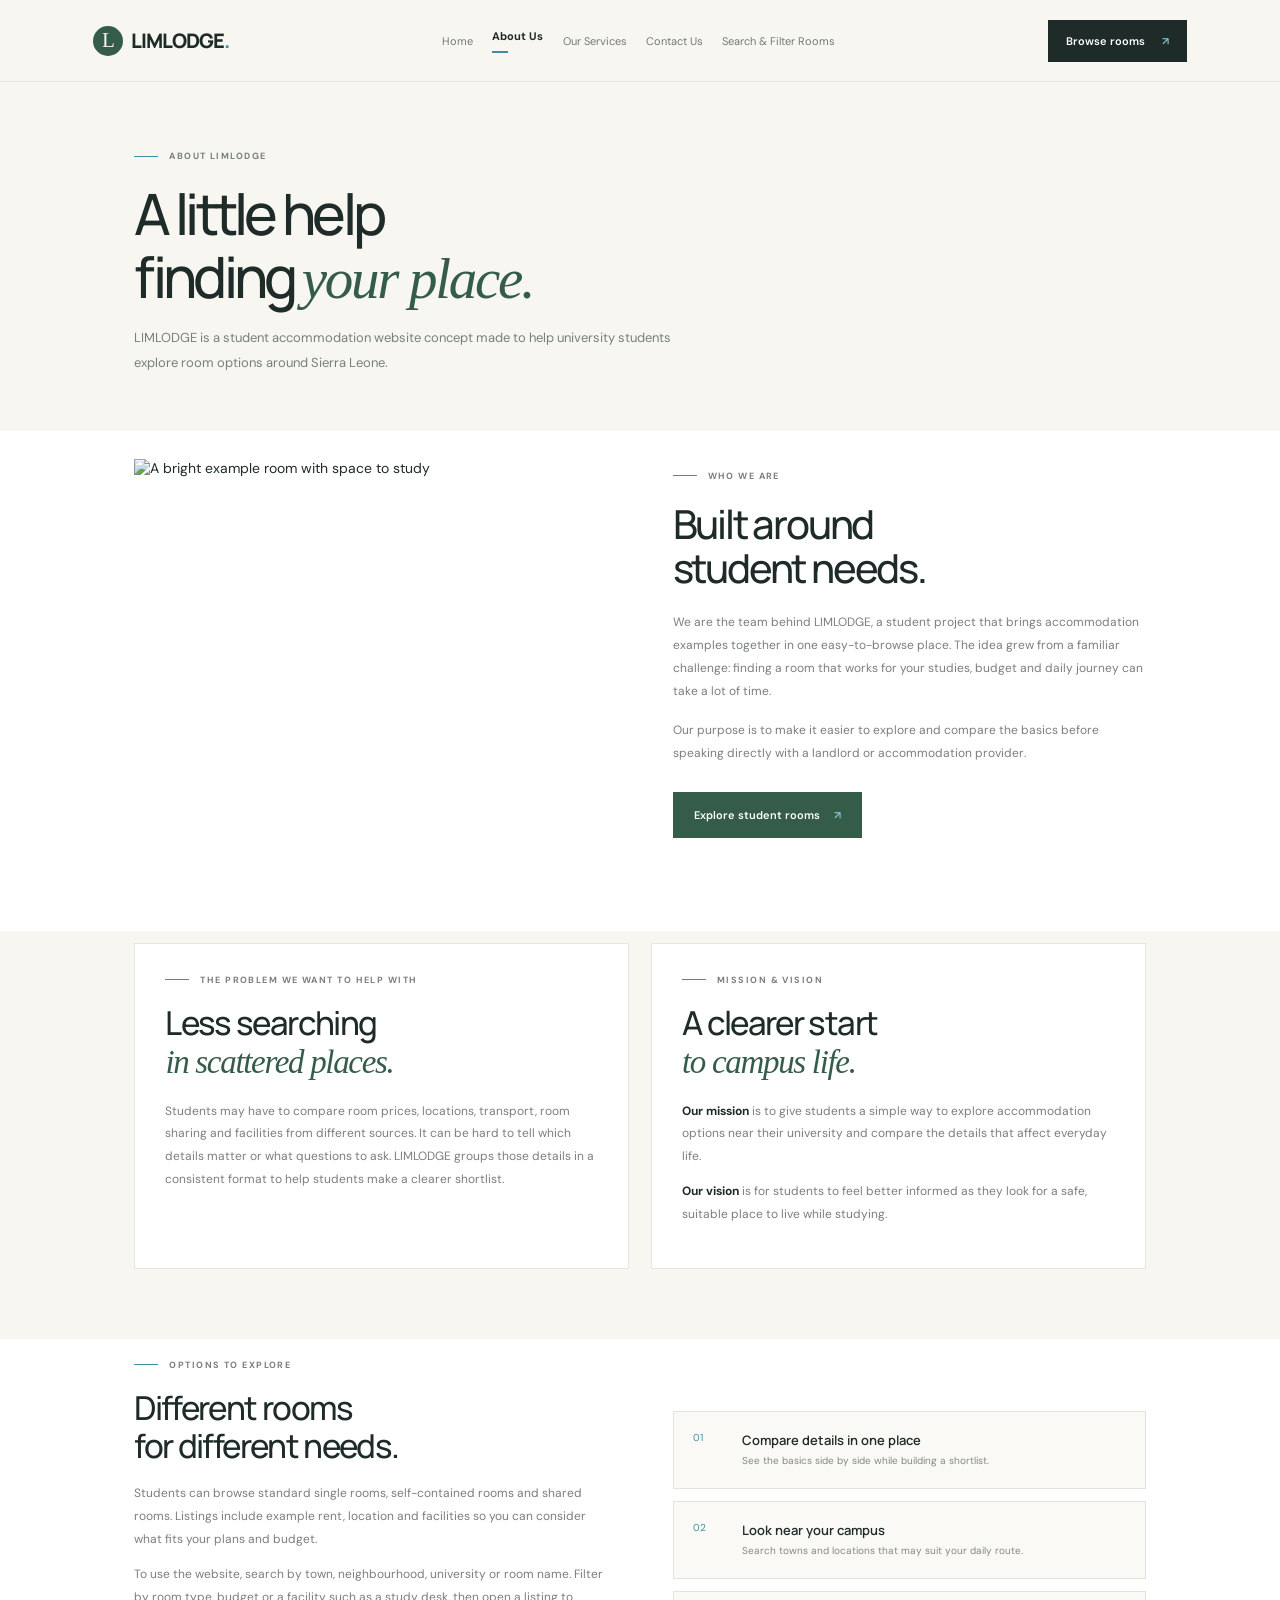
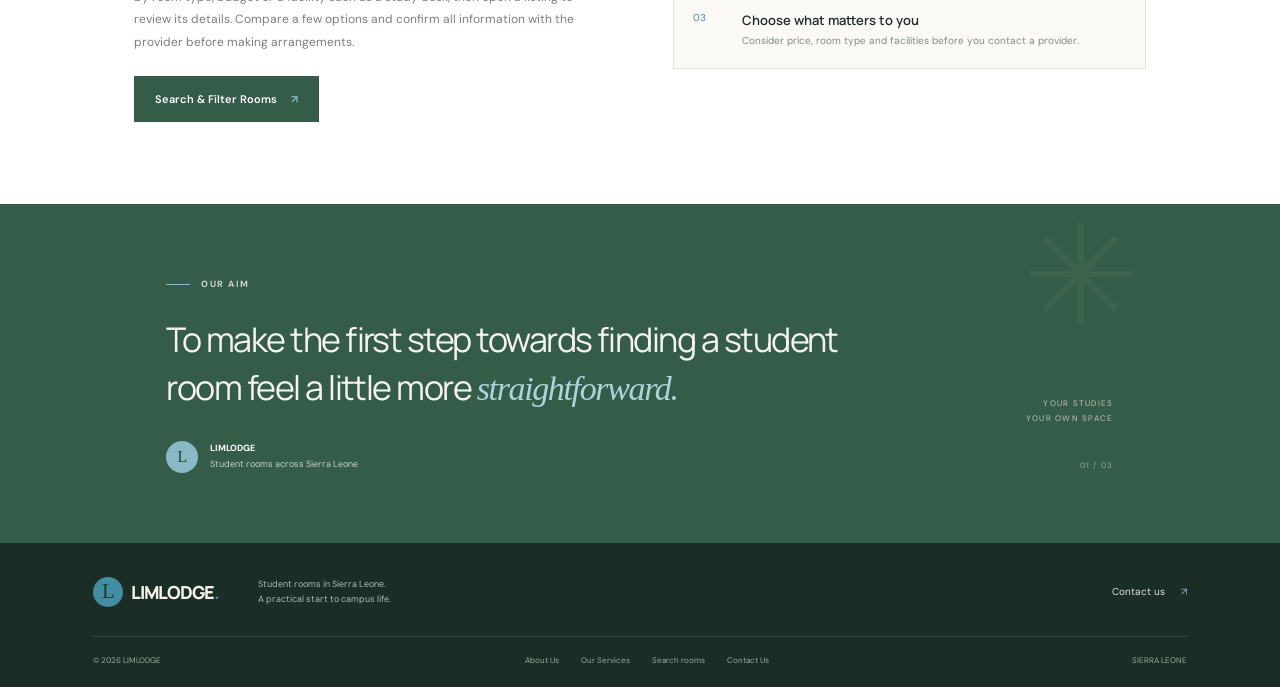
==== about.html @ a99ec828 "Add five-page LIMLODGE website" ====
<!doctype html>
<html lang="en">
<head><meta charset="utf-8"><meta name="viewport" content="width=device-width, initial-scale=1"><meta name="theme-color" content="#f7f6f1"><meta name="description" content="Learn about LIMLODGE and our aim to make student room searches easier in Sierra Leone."><title>About Us | LIMLODGE Student Rooms</title><link rel="preconnect" href="https://fonts.googleapis.com"><link rel="preconnect" href="https://fonts.gstatic.com" crossorigin><link href="https://fonts.googleapis.com/css2?family=DM+Sans:wght@400;500;600;700&family=Manrope:wght@400;500;600;700;800&display=swap" rel="stylesheet"><link rel="stylesheet" href="styles.css"></head>
<body data-page="about">
<header class="site-header"><a class="brand" href="index.html" aria-label="LIMLODGE home"><span class="brand-mark">L</span> LIMLODGE<span class="brand-dot">.</span></a><button class="menu-toggle" aria-label="Open menu" aria-expanded="false"><span></span><span></span></button><nav class="main-nav" aria-label="Main navigation"><a class="nav-link" href="index.html">Home</a><a class="nav-link" href="about.html">About Us</a><a class="nav-link" href="services.html">Our Services</a><a class="nav-link" href="contact.html">Contact Us</a><a class="nav-link" href="rooms.html">Search &amp; Filter Rooms</a><a class="nav-mobile-cta" href="rooms.html">Browse rooms <span>↗</span></a></nav><a class="header-cta" href="rooms.html">Browse rooms <span>↗</span></a></header>
<main class="content-page"><section class="page-intro"><div class="eyebrow"><span class="eyebrow-line"></span> ABOUT LIMLODGE</div><h1>A little help<br>finding <em>your place.</em></h1><p>LIMLODGE is a student accommodation website concept made to help university students explore room options around Sierra Leone.</p></section><section class="about-feature"><img src="https://images.unsplash.com/photo-1616486338812-3dadae4b4ace?auto=format&amp;fit=crop&amp;w=1200&amp;q=85" alt="A bright example room with space to study"><div><div class="eyebrow"><span class="eyebrow-line"></span> WHO WE ARE</div><h2>Built around<br>student needs.</h2><p>We are the team behind LIMLODGE, a student project that brings accommodation examples together in one easy-to-browse place. The idea grew from a familiar challenge: finding a room that works for your studies, budget and daily journey can take a lot of time.</p><p>Our purpose is to make it easier to explore and compare the basics before speaking directly with a landlord or accommodation provider.</p><a class="button button-dark" href="rooms.html">Explore student rooms <span>↗</span></a></div></section><section class="about-details"><div class="about-detail-card"><div class="eyebrow"><span class="eyebrow-line"></span> THE PROBLEM WE WANT TO HELP WITH</div><h2>Less searching<br><em>in scattered places.</em></h2><p>Students may have to compare room prices, locations, transport, room sharing and facilities from different sources. It can be hard to tell which details matter or what questions to ask. LIMLODGE groups those details in a consistent format to help students make a clearer shortlist.</p></div><div class="about-detail-card about-mission"><div class="eyebrow"><span class="eyebrow-line"></span> MISSION &amp; VISION</div><h2>A clearer start<br><em>to campus life.</em></h2><p><b>Our mission</b> is to give students a simple way to explore accommodation options near their university and compare the details that affect everyday life.</p><p><b>Our vision</b> is for students to feel better informed as they look for a safe, suitable place to live while studying.</p></div></section><section class="about-types"><div><div class="eyebrow"><span class="eyebrow-line"></span> OPTIONS TO EXPLORE</div><h2>Different rooms<br>for different needs.</h2><p>Students can browse standard single rooms, self-contained rooms and shared rooms. Listings include example rent, location and facilities so you can consider what fits your plans and budget.</p><p>To use the website, search by town, neighbourhood, university or room name. Filter by room type, budget or a facility such as a study desk, then open a listing to review its details. Compare a few options and confirm all information with the provider before making arrangements.</p><a class="button button-dark" href="rooms.html">Search &amp; Filter Rooms <span>↗</span></a></div><div class="about-benefits"><article><span>01</span><b>Compare details in one place</b><p>See the basics side by side while building a shortlist.</p></article><article><span>02</span><b>Look near your campus</b><p>Search towns and locations that may suit your daily route.</p></article><article><span>03</span><b>Choose what matters to you</b><p>Consider price, room type and facilities before you contact a provider.</p></article></div></section><section class="quote-band about-quote"><div class="quote-pattern" aria-hidden="true">✳</div><div class="quote-content"><div class="eyebrow eyebrow-light"><span class="eyebrow-line"></span> OUR AIM</div><blockquote>To make the first step towards finding a student room feel a little more <em>straightforward.</em></blockquote><div class="quote-byline"><span class="quote-avatar">L</span><span><b>LIMLODGE</b><br>Student rooms across Sierra Leone</span></div></div><div class="quote-side"><span>YOUR STUDIES<br>YOUR OWN SPACE</span><span class="side-number">01 / 03</span></div></section></main>
<footer><div class="footer-top"><a class="brand brand-footer" href="index.html"><span class="brand-mark">L</span> LIMLODGE<span class="brand-dot">.</span></a><p>Student rooms in Sierra Leone.<br>A practical start to campus life.</p><a class="footer-contact" href="contact.html">Contact us <span>↗</span></a></div><div class="footer-bottom"><span>© 2026 LIMLODGE</span><div><a href="about.html">About Us</a><a href="services.html">Our Services</a><a href="rooms.html">Search rooms</a><a href="contact.html">Contact Us</a></div><span>SIERRA LEONE</span></div></footer><div class="toast" id="toast" role="status" aria-live="polite"></div><script src="script.js"></script></body></html>
---- styles.css ----
:root{--paper:#f7f6f1;--ink:#1e2b28;--muted:#727a73;--line:#dcded6;--green:#355c48;--soft:#e8ece3;--blue:#438da3;--serif:Georgia,'Times New Roman',serif;--sans:'DM Sans',sans-serif;--head:'Manrope','DM Sans',sans-serif}*{box-sizing:border-box}html{scroll-behavior:smooth}body{margin:0;background:var(--paper);color:var(--ink);font-family:var(--sans);font-size:14px}a{color:inherit;text-decoration:none}button,input,select{font:inherit}.site-header{height:82px;display:flex;align-items:center;justify-content:space-between;padding:0 7.3%;border-bottom:1px solid #1e2b2814;position:relative;z-index:5;background:var(--paper)}.brand{display:inline-flex;align-items:center;font-family:var(--head);font-weight:800;font-size:20px;letter-spacing:-1px}.brand-mark{display:inline-grid;place-items:center;width:30px;height:30px;margin-right:8px;border-radius:50%;background:var(--green);color:#f6f5ef;font-family:var(--serif);font-size:21px;font-weight:400;letter-spacing:0}.brand-dot{color:var(--blue)}.main-nav{display:flex;gap:36px;align-items:center}.nav-link{font-size:12px;color:#737a73}.nav-link:hover,.nav-link.active{color:var(--ink)}.nav-link.active:after{content:'';display:block;margin-top:8px;background:var(--blue);height:2px;width:16px}.header-cta,.nav-mobile-cta{background:var(--ink);color:white;padding:14px 18px;font-size:11px;font-weight:600}.header-cta span,.button span{margin-left:14px;color:#88c0cf}.nav-mobile-cta,.menu-toggle{display:none}.hero{position:relative;min-height:575px;display:grid;grid-template-columns:49% 51%;padding:70px 7.3% 92px;overflow:hidden}.hero-copy{padding-top:33px}.eyebrow{display:flex;align-items:center;gap:11px;font-size:9px;font-weight:700;letter-spacing:.16em;color:#788078}.eyebrow-line{width:24px;height:1px;background:var(--blue)}h1,h2{font-family:var(--head);font-size:57px;letter-spacing:-.065em;line-height:1.1;font-weight:500;margin:26px 0 20px}h1 em,h2 em,blockquote em{font-family:var(--serif);font-weight:400;letter-spacing:-.04em;color:var(--green)}.hero-copy>p{color:#788078;font-size:14px;line-height:1.9;max-width:410px}.hero-actions{display:flex;align-items:center;gap:25px;margin-top:32px}.button{display:inline-flex;align-items:center;justify-content:center;padding:16px 21px;font-size:11px;font-weight:600;border:0;cursor:pointer;transition:transform .2s}.button:hover{transform:translateY(-2px)}.button-dark{background:var(--green);color:white}.trusted{display:flex;align-items:center;gap:10px;color:#81867f;font-size:10px}.trusted b{color:var(--ink)}.hero-local{display:grid;place-items:center;width:28px;height:28px;border:1px solid #438da366;border-radius:50%;font-size:9px;font-weight:700;color:var(--green)}.hero-art{position:relative;margin-left:29px}.hero-image{position:absolute;inset:0 0 22px 23px;overflow:hidden}.hero-image:after{position:absolute;content:'';inset:0;background:linear-gradient(0deg,#0f1f1933,transparent 35%)}.hero-image img{width:100%;height:100%;object-fit:cover;object-position:center 54%;filter:saturate(.78)}.image-label{position:absolute;z-index:1;bottom:43px;left:46px;right:20px;color:white;font-size:8px;letter-spacing:.13em;font-weight:600;display:flex;align-items:center;gap:8px}.label-dot{width:5px;height:5px;border-radius:50%;background:#88c0cf}.label-number{margin-left:auto;opacity:.8}.floating-note{position:absolute;z-index:2;right:-22px;top:42px;display:flex;align-items:center;gap:13px;background:#f6f5ef;padding:15px 20px;box-shadow:0 8px 25px #253d3222;font-size:10px;line-height:1.8;color:#727971}.floating-note b{color:var(--ink);font-weight:600}.note-icon{font-size:23px;color:var(--blue)}.hero-scribble{position:absolute;bottom:25px;left:-12px;color:#8ab9c6;font-family:var(--serif);font-size:80px;transform:rotate(-25deg)}.hero-bottom{position:absolute;bottom:27px;left:7.3%;right:7.3%;display:flex;align-items:center;gap:14px;color:#92978f;font-size:8px;letter-spacing:.12em}.scroll-line{width:48px;height:1px;background:#cdd0c8}.hero-coordinates{margin-left:auto}.search-section{padding:0 10.5% 76px;margin-top:-9px;position:relative;z-index:2}.search-bar{min-height:92px;background:white;display:flex;align-items:center;padding:15px 14px 15px 23px;box-shadow:0 16px 40px #33483a0b}.search-field{display:flex;align-items:center;gap:12px;flex:1;min-width:0}.field-icon{color:var(--green);font-size:20px;width:22px;text-align:center}.field-text{display:flex;flex-direction:column;gap:7px;min-width:0}.field-caption{font-size:8px;letter-spacing:.14em;font-weight:700;color:#889088}.field-text input,.field-text select{border:0;outline:0;color:var(--ink);background:transparent;font-size:11px;width:100%;min-width:100px}.field-text input::placeholder{color:#8a9089}.field-text select{appearance:none}.field-chevron{font-size:15px;color:#9aa097;padding:0 12px}.search-divider{width:1px;height:39px;background:#e8e9e4;margin:0 18px}.search-submit{height:58px;background:var(--green);color:white;border:0;padding:0 18px;display:flex;align-items:center;gap:20px;font-size:10px;cursor:pointer}.search-submit b{color:#88c0cf;font-size:17px;font-weight:400}.search-helper{display:flex;justify-content:space-between;padding:14px 4px 0;color:#92978f;font-size:9px}.search-helper a{color:var(--green);font-weight:600}.tiny-spark{color:var(--blue);margin-right:5px}.homes-section{padding:61px 10.5% 91px;background:#fff}.section-heading{display:flex;justify-content:space-between;align-items:end;margin-bottom:39px}.section-heading h2,.how-heading h2{font-size:46px;margin:19px 0 0}.section-heading>p{max-width:320px;color:#7e857e;line-height:1.8;font-size:12px;padding-bottom:5px}.listing-toolbar{display:flex;align-items:center;justify-content:space-between;border-bottom:1px solid #e7e9e3;margin-bottom:25px}.listing-tabs{display:flex;gap:29px}.filter-button{border:0;background:none;color:#8a9089;font-size:10px;padding:0 0 15px;cursor:pointer}.filter-button.selected{color:var(--ink);font-weight:700;border-bottom:2px solid var(--blue)}.filter-button span{font-size:8px;color:#9da39a;margin-left:5px}.sort-button{padding:0 0 15px;border:0;background:none;font-size:9px;color:#8a9089;cursor:pointer}.sort-button span{color:var(--ink);margin-left:8px}.listing-grid{display:grid;grid-template-columns:repeat(3,1fr);gap:35px 19px}.listing-card{cursor:pointer;min-width:0}.listing-photo{height:213px;position:relative;overflow:hidden;background:#e9e9e2}.listing-photo img{width:100%;height:100%;display:block;object-fit:cover;transition:transform .5s;filter:saturate(.83)}.listing-card:hover .listing-photo img{transform:scale(1.04)}.listing-tag{position:absolute;left:12px;top:12px;background:var(--paper);padding:7px 9px;font-size:8px;color:#56695a;letter-spacing:.05em}.save-button{position:absolute;right:11px;top:10px;border:0;width:29px;height:29px;border-radius:50%;background:#f7f6f1e8;color:#516254;font-size:16px;cursor:pointer}.save-button.saved{color:#438da3}.listing-info{padding:14px 1px 0}.listing-topline{display:flex;align-items:center;justify-content:space-between;gap:8px}.listing-name{font-family:var(--head);font-size:14px;letter-spacing:-.03em;font-weight:600}.listing-rating{font-size:8px;color:#60746a;white-space:nowrap}.listing-location{font-size:9px;color:#939990;margin-top:6px}.listing-meta{display:flex;gap:15px;margin-top:13px;color:#828a81;font-size:9px}.listing-meta span:before{margin-right:5px;color:var(--green)}.listing-meta span:first-child:before{content:'⌂'}.listing-meta span:nth-child(2):before{content:'◷'}.listing-price{margin-top:14px;padding-top:11px;border-top:1px solid #eceee8;font-size:9px;color:#868d85}.listing-price b{color:var(--ink);font-family:var(--head);font-size:14px;letter-spacing:-.02em}.listing-price span{float:right;color:#90978e}.empty-state{grid-column:1/-1;padding:50px;text-align:center;color:#747d75;background:var(--paper);line-height:2}.load-more-wrap{text-align:center;padding-top:48px}.button-outline{border:1px solid #bac2b8;background:white;color:var(--ink);padding:15px 20px}.button-outline span{color:var(--green)}.load-more-wrap p{margin-top:15px;color:#9a9f98;font-size:9px}.load-more-wrap p b{color:#47564a}.quote-band{position:relative;display:grid;grid-template-columns:1fr 130px;background:var(--green);color:#f4f3ed;padding:74px 13% 70px;overflow:hidden}.quote-content{max-width:720px;position:relative;z-index:1}.eyebrow-light{color:#d1d9d0}.eyebrow-light .eyebrow-line{background:#88c0cf}blockquote{font-family:var(--head);font-size:34px;line-height:1.42;letter-spacing:-.045em;font-weight:400;margin:25px 0 27px;max-width:720px}blockquote em{color:#add4dc}.quote-byline{display:flex;align-items:center;gap:12px;font-size:9px;color:#c7d1c7;line-height:1.7}.quote-byline b{color:white}.quote-avatar{width:32px;height:32px;border-radius:50%;background:#8ab9c6;color:#244332;display:grid;place-items:center;font-family:var(--serif);font-size:16px}.quote-side{align-self:end;justify-self:end;color:#bccabb;font-size:8px;letter-spacing:.16em;line-height:1.8;text-align:right}.side-number{display:block;margin-top:33px;opacity:.7}.quote-pattern{position:absolute;right:11%;top:3px;font-size:140px;color:#ffffff0b;line-height:1}.how-section{padding:85px 10.5% 82px}.how-heading{display:flex;align-items:end;justify-content:space-between;margin-bottom:39px}.how-heading>p{max-width:320px;color:#7f877f;font-size:12px;line-height:1.8}.steps{display:grid;grid-template-columns:repeat(3,1fr);gap:18px}.step-card{position:relative;min-height:194px;padding:20px 23px 25px;border:1px solid #e1e4dc;background:#f9f8f4}.step-num{font-size:9px;color:#a0a59b}.step-illustration{position:absolute;right:22px;top:16px;font-family:var(--serif);font-size:38px;color:var(--blue)}.step-card h3{font-family:var(--head);font-size:15px;font-weight:600;letter-spacing:-.03em;margin:39px 0 8px}.step-card p{font-size:10px;color:#848c83;line-height:1.7;max-width:230px}.step-line{position:absolute;bottom:0;left:0;width:37px;height:2px;background:var(--blue)}.how-note{text-align:center;color:#768076;font-size:10px;margin-top:29px}.how-note span{color:var(--blue);margin-right:6px}.newsletter{background:#253c32;color:#f6f4ed;padding:58px 10.5%;display:flex;align-items:center;justify-content:space-between;gap:45px}.newsletter h2{font-size:36px;line-height:1.2;margin:19px 0 13px}.newsletter h2 em{color:#add4dc}.newsletter p{font-size:10px;color:#c1cdc2}.newsletter-form{width:330px}.newsletter-form label{font-size:8px;letter-spacing:.16em;color:#c4cec5}.email-row{display:flex;border-bottom:1px solid #8a9a8c;margin-top:12px}.email-row input{flex:1;min-width:0;background:none;border:0;padding:12px 0;color:white;outline:0;font-size:11px}.email-row input::placeholder{color:#b0bcb1}.email-row button{width:38px;border:0;background:none;color:#88c0cf;font-size:18px;cursor:pointer}.newsletter-form>span{display:block;color:#a5b2a7;font-size:8px;margin-top:12px}footer{padding:34px 7.3% 22px;background:#1b2e26;color:#dfe5dc}.footer-top{display:flex;align-items:center;padding-bottom:29px;border-bottom:1px solid #ffffff20}.brand-footer{font-size:18px;color:#f5f3ec}.brand-footer .brand-mark{background:#438da3;color:#20382d}.footer-top p{font-size:9px;line-height:1.7;color:#aebcaf;margin:0 0 0 39px}.footer-contact{margin-left:auto;font-size:10px}.footer-contact span{color:#88c0cf;margin-left:13px}.footer-bottom{display:flex;justify-content:space-between;align-items:center;padding-top:18px;color:#99aa9c;font-size:8px}.footer-bottom div{display:flex;gap:22px}.footer-bottom a:hover{color:#fff}.home-dialog{position:fixed;width:min(780px,calc(100% - 32px));border:0;padding:0;background:var(--paper);color:var(--ink);box-shadow:0 25px 90px #14271c55}.home-dialog::backdrop{background:#1a2d24aa;backdrop-filter:blur(2px)}.dialog-close{position:absolute;z-index:1;right:13px;top:12px;border:0;background:#fff;border-radius:50%;width:34px;height:34px;font-size:22px;cursor:pointer}.dialog-layout{display:grid;grid-template-columns:1fr 1fr}.dialog-image{width:100%;height:100%;min-height:390px;object-fit:cover}.dialog-details{padding:38px 29px}.dialog-details .listing-name{font-size:22px;margin:14px 0}.dialog-details p{font-size:12px;line-height:1.8;color:#798177}.dialog-details ul{padding-left:17px;color:#69756b;font-size:11px;line-height:2}.dialog-details .sample-note{padding:10px;background:#e8ece3;font-size:10px}.dialog-contact{margin-top:8px;background:var(--green);color:white;padding:14px 17px;font-size:10px;border:0;cursor:pointer}.toast{position:fixed;bottom:20px;left:50%;transform:translate(-50%,25px);padding:12px 18px;background:var(--ink);color:white;font-size:10px;opacity:0;pointer-events:none;transition:.25s;z-index:20}.toast.show{opacity:1;transform:translate(-50%,0)}
@media(max-width:1000px){.site-header{padding:0 5%}.hero{padding-left:5%;padding-right:5%;grid-template-columns:48% 52%}.hero-bottom{left:5%;right:5%}.hero-art{margin-left:18px}.search-section,.homes-section,.how-section{padding-left:6%;padding-right:6%}.listing-photo{height:180px}.quote-band{padding-left:9%;padding-right:9%}.newsletter{padding-left:7%;padding-right:7%}}
@media(max-width:720px){.site-header{height:68px;padding:0 5%}.brand{font-size:18px}.brand-mark{width:27px;height:27px}.header-cta{display:none}.menu-toggle{display:flex;flex-direction:column;gap:5px;border:0;background:none;padding:10px}.menu-toggle span{width:21px;height:1px;background:var(--ink)}.main-nav{display:none;position:absolute;top:68px;left:0;right:0;background:var(--paper);padding:15px 6% 24px;box-shadow:0 12px 20px #22372b14;align-items:stretch;gap:0}.main-nav.open{display:flex;flex-direction:column}.nav-link{padding:13px 0;border-bottom:1px solid #e4e6de}.nav-link.active:after{display:none}.nav-mobile-cta{display:block;margin-top:17px}.hero{display:block;padding:44px 6% 69px;min-height:unset}.hero-copy{padding-top:0}.hero h1{font-size:45px;margin-top:21px}.hero-copy>p{font-size:12px;max-width:370px}.hero-actions{margin-top:24px;gap:15px}.trusted{font-size:8px}.hero-art{height:300px;margin:34px 0 0 10px}.hero-image{inset:0 0 13px 0}.image-label{left:18px;bottom:28px}.floating-note{top:18px;right:-9px;padding:11px 13px;font-size:9px}.hero-scribble{bottom:8px;left:-22px;font-size:60px}.hero-bottom{bottom:20px;left:6%;right:6%;font-size:7px}.hero-coordinates{display:none}.search-section{padding:0 6% 49px;margin-top:0}.search-bar{display:grid;grid-template-columns:1fr 1fr;gap:14px;padding:17px}.search-divider{display:none}.search-field{gap:7px}.field-chevron{padding:0 3px}.search-submit{grid-column:1/-1;height:46px;justify-content:space-between;padding:0 15px}.search-helper{font-size:8px;gap:16px;line-height:1.6}.search-helper>span:last-child{text-align:right}.homes-section{padding:49px 6% 62px}.section-heading{display:block;margin-bottom:26px}.section-heading h2,.how-heading h2{font-size:37px}.section-heading>p{font-size:11px;margin-top:17px}.listing-toolbar{align-items:end;overflow:auto}.listing-tabs{gap:20px;white-space:nowrap}.sort-button{white-space:nowrap;margin-left:16px}.listing-grid{grid-template-columns:repeat(2,minmax(0,1fr));gap:26px 13px}.listing-photo{height:150px}.listing-name{font-size:12px}.listing-meta{gap:9px;font-size:8px}.listing-price b{font-size:12px}.listing-price span{font-size:8px}.quote-band{display:block;padding:54px 7%}.quote-content{max-width:100%}blockquote{font-size:26px}.quote-side{display:flex;justify-content:space-between;align-items:end;margin-top:25px}.side-number{margin:0}.quote-pattern{right:5%;font-size:100px}.how-section{padding:58px 6%}.how-heading{display:block}.how-heading>p{margin-top:16px}.steps{grid-template-columns:1fr;gap:10px}.step-card{min-height:148px}.step-card h3{margin-top:23px}.step-card p{max-width:280px}.newsletter{display:block;padding:48px 7%}.newsletter h2{font-size:30px}.newsletter-form{width:100%;margin-top:28px}.footer-top{align-items:flex-start;flex-wrap:wrap;gap:18px}.footer-top p{margin-left:auto}.footer-contact{width:100%;margin:0}.footer-bottom{gap:14px;align-items:flex-start;flex-wrap:wrap}.footer-bottom div{order:3;width:100%;padding-top:4px}.dialog-layout{grid-template-columns:1fr}.dialog-image{height:210px;min-height:0}.dialog-details{padding:25px}.dialog-details ul{margin-bottom:12px}}
@media(max-width:410px){.hero h1{font-size:40px}.trusted{gap:7px}.search-helper{font-size:7px}.listing-grid{grid-template-columns:1fr}.listing-photo{height:210px}.listing-meta{font-size:9px}.listing-name{font-size:14px}}
/* Page sections added to match the assignment navigation. */
.main-nav{gap:clamp(12px,1.5vw,22px)}
.nav-link{white-space:nowrap;font-size:11px}
.search-eyebrow{margin:0 0 14px 4px}
.contact-section{display:grid;grid-template-columns:1fr 1fr;gap:70px;padding:78px 10.5%;background:#fff}
.contact-copy h2{font-size:42px;margin:20px 0 15px}
.contact-copy>p{max-width:350px;color:#7e857e;line-height:1.8;font-size:12px}
.contact-form{display:grid;gap:10px;align-content:start}
.contact-form label{font-size:8px;letter-spacing:.14em;font-weight:700;color:#788078;margin-top:7px}
.contact-form input,.contact-form textarea{width:100%;border:1px solid var(--line);background:var(--paper);padding:12px;color:var(--ink);font:inherit;font-size:11px;outline-color:var(--blue)}
.contact-form textarea{resize:vertical;min-height:105px}
.contact-form .button{justify-self:start;margin-top:8px}
.contact-note{font-size:9px;color:#858c84;line-height:1.6;margin:2px 0 0}
@media(max-width:1000px){.contact-section{padding-left:6%;padding-right:6%;gap:38px}.main-nav{gap:12px}.nav-link{font-size:10px}}
@media(max-width:720px){.contact-section{grid-template-columns:1fr;gap:24px;padding:55px 7%}.contact-copy h2{font-size:37px}.main-nav{gap:0}.nav-link{font-size:12px}}

/* Shared page layouts for the five LIMLODGE pages. */
.nav-link.active{color:var(--ink);font-weight:700}
.page-intro{padding:68px 10.5% 42px}
.page-intro h1{margin:20px 0 16px}
.page-intro>p{max-width:560px;color:#788078;font-size:13px;line-height:1.9}
.featured-section{padding-top:62px}
.featured-section .listing-grid{grid-template-columns:repeat(3,minmax(0,1fr))}
.content-page{min-height:55vh}
.about-feature{display:grid;grid-template-columns:1fr 1fr;align-items:center;gap:65px;padding:28px 10.5% 82px;background:white}
.about-feature>img{width:100%;height:390px;object-fit:cover;filter:saturate(.82)}
.about-feature h2,.service-detail h2{font-family:var(--head);font-size:40px;letter-spacing:-.055em;line-height:1.12;font-weight:500;margin:20px 0}
.about-feature p,.service-detail p{color:#788078;font-size:12px;line-height:1.9;max-width:510px;margin-bottom:17px}
.about-feature .button{margin-top:10px}
.about-quote{margin-top:0}
.service-page-section{padding:15px 10.5% 70px}
.service-page-section .steps{gap:20px}
.service-page-section .step-card{min-height:215px}
.service-detail{display:grid;grid-template-columns:150px 1fr;align-items:center;gap:45px;padding:65px 13%;background:#fff}
.service-detail-mark{display:grid;place-items:center;width:120px;height:120px;border-radius:50%;background:var(--soft);color:var(--green);font:44px var(--serif)}
.contact-page-layout{display:grid;grid-template-columns:.8fr 1.2fr;gap:85px;padding:28px 10.5% 88px;background:white}
.contact-details{padding-top:10px}
.contact-details article{display:flex;gap:16px;align-items:center;padding:20px 0;border-bottom:1px solid var(--line)}
.contact-icon{display:grid;place-items:center;width:40px;height:40px;border-radius:50%;background:var(--soft);color:var(--green);font-size:19px}
.contact-details h2{font:600 14px var(--head);margin:0 0 5px}
.contact-details p{color:#788078;font-size:11px;margin:0}
.contact-details a{text-decoration:underline;text-underline-offset:3px}
.contact-details>.contact-note{margin-top:18px}
.rooms-page .page-intro{padding-bottom:28px}
.room-search-wrap{padding:20px 10.5% 48px}
.room-search-form{display:grid;grid-template-columns:repeat(5,minmax(0,1fr)) auto;align-items:end;gap:12px;background:white;padding:20px;box-shadow:0 16px 40px #33483a0b}
.room-search-form label{display:flex;flex-direction:column;gap:8px;min-width:0}
.room-search-form label span{font-size:8px;letter-spacing:.12em;font-weight:700;color:#788078}
.room-search-form input,.room-search-form select{width:100%;min-width:0;height:43px;padding:0 10px;border:1px solid #e4e6df;background:#fbfaf7;color:var(--ink);font-size:11px;outline-color:var(--blue)}
.room-search-form .search-submit{height:43px;white-space:nowrap;padding:0 13px;gap:10px}
.room-search-wrap .search-helper{padding:13px 2px 0}
.room-results{padding-top:56px}
.home-search{max-width:500px;margin-top:22px;padding:15px;background:#fff;box-shadow:0 12px 30px #33483a0b}
.home-search>label{display:block;margin-bottom:8px;font-size:8px;letter-spacing:.13em;font-weight:700;color:#788078}
.home-search-row{display:flex;gap:8px}
.home-search-row input{flex:1;min-width:0;height:44px;padding:0 11px;border:1px solid #e4e6df;background:#fbfaf7;color:var(--ink);font-size:11px;outline-color:var(--blue)}
.home-search-row .button{padding:12px 13px;white-space:nowrap}
.about-details{display:grid;grid-template-columns:1fr 1fr;gap:22px;padding:12px 10.5% 70px}
.about-detail-card{padding:30px;background:#fff;border:1px solid #e5e7e0}
.about-detail-card h2,.about-types h2{font-family:var(--head);font-size:33px;letter-spacing:-.05em;line-height:1.15;font-weight:500;margin:18px 0}
.about-detail-card p,.about-types>div:first-child p{font-size:12px;color:#788078;line-height:1.9}
.about-detail-card b{color:var(--ink)}
.about-types{display:grid;grid-template-columns:1fr 1fr;align-items:center;gap:65px;padding:20px 10.5% 82px;background:#fff}
.about-types .button{margin-top:10px}
.about-benefits{display:grid;gap:12px}
.about-benefits article{display:grid;grid-template-columns:37px 1fr;gap:4px 12px;padding:19px;border:1px solid #e1e4dc;background:#faf9f5}
.about-benefits article>span{grid-row:span 2;color:var(--blue);font-size:10px}
.about-benefits b{font:600 13px var(--head)}
.about-benefits p{margin:0;color:#828a81;font-size:10px;line-height:1.6}
.services-grid{display:grid;grid-template-columns:repeat(3,minmax(0,1fr));gap:18px;padding:10px 10.5% 62px}
.services-grid .step-card{min-height:205px}
.room-facilities{display:flex;flex-direction:column;gap:5px;margin-top:11px;font-size:9px;color:#778177;line-height:1.55}
.room-facilities b{font:700 8px var(--sans);letter-spacing:.08em;text-transform:uppercase;color:#6d786e}
.provider-note{margin:9px 0 0;font-size:8px;line-height:1.5;color:#828a81}
.view-details{margin-top:12px;padding:10px 12px;font-size:9px}
.contact-form input[type=tel]{width:100%}
.contact-form label span{font-weight:400;letter-spacing:0}
@media(max-width:1200px){.room-search-form{grid-template-columns:repeat(2,minmax(0,1fr))}.room-search-form .search-submit{grid-column:1/-1}}
@media(max-width:1050px){.room-search-form{grid-template-columns:repeat(2,minmax(0,1fr))}.room-search-form .search-submit{grid-column:1/-1}.about-feature{gap:38px}.contact-page-layout{gap:45px}.main-nav{gap:12px}.nav-link{font-size:10px}}
@media(max-width:900px){.site-header{padding:0 5%}.header-cta{display:none}.menu-toggle{display:flex;flex-direction:column;gap:5px;border:0;background:none;padding:10px}.menu-toggle span{width:21px;height:1px;background:var(--ink)}.main-nav{display:none;position:absolute;top:82px;left:0;right:0;background:var(--paper);padding:15px 6% 24px;box-shadow:0 12px 20px #22372b14;align-items:stretch;gap:0}.main-nav.open{display:flex;flex-direction:column}.nav-link{font-size:12px;padding:13px 0;border-bottom:1px solid #e4e6de}.nav-link.active:after{display:none}.nav-mobile-cta{display:block;margin-top:17px}}
@media(max-width:720px){.page-intro{padding:48px 6% 29px}.page-intro h1{font-size:43px}.page-intro>p{font-size:12px}.featured-section{padding-top:48px}.featured-section .listing-grid{grid-template-columns:repeat(2,minmax(0,1fr))}.about-feature{grid-template-columns:1fr;gap:27px;padding:22px 6% 56px}.about-feature>img{height:270px}.about-feature h2,.service-detail h2{font-size:34px}.service-page-section{padding:6px 6% 55px}.service-page-section .step-card{min-height:165px}.service-detail{grid-template-columns:1fr;gap:20px;padding:46px 7%}.service-detail-mark{width:75px;height:75px;font-size:30px}.contact-page-layout{grid-template-columns:1fr;gap:28px;padding:18px 7% 58px}.room-search-wrap{padding:12px 6% 30px}.room-search-form{grid-template-columns:1fr 1fr;gap:12px;padding:15px}.room-search-form .search-submit{grid-column:1/-1}.room-search-wrap .search-helper{font-size:8px}.room-results{padding-top:44px}.about-details{grid-template-columns:1fr;padding:8px 6% 48px}.about-types{grid-template-columns:1fr;gap:28px;padding:10px 6% 56px}.services-grid{grid-template-columns:1fr;padding:5px 6% 44px}.services-grid .step-card{min-height:165px}.home-search-row{flex-direction:column}.home-search-row .button{justify-content:space-between}}
@media(max-width:720px){.main-nav{top:68px}}
@media(max-width:410px){.featured-section .listing-grid{grid-template-columns:1fr}.room-search-form{grid-template-columns:1fr}.room-search-form .search-submit{grid-column:auto}.room-search-wrap .search-helper{display:block}.room-search-wrap .search-helper>span{display:block;text-align:left!important}}
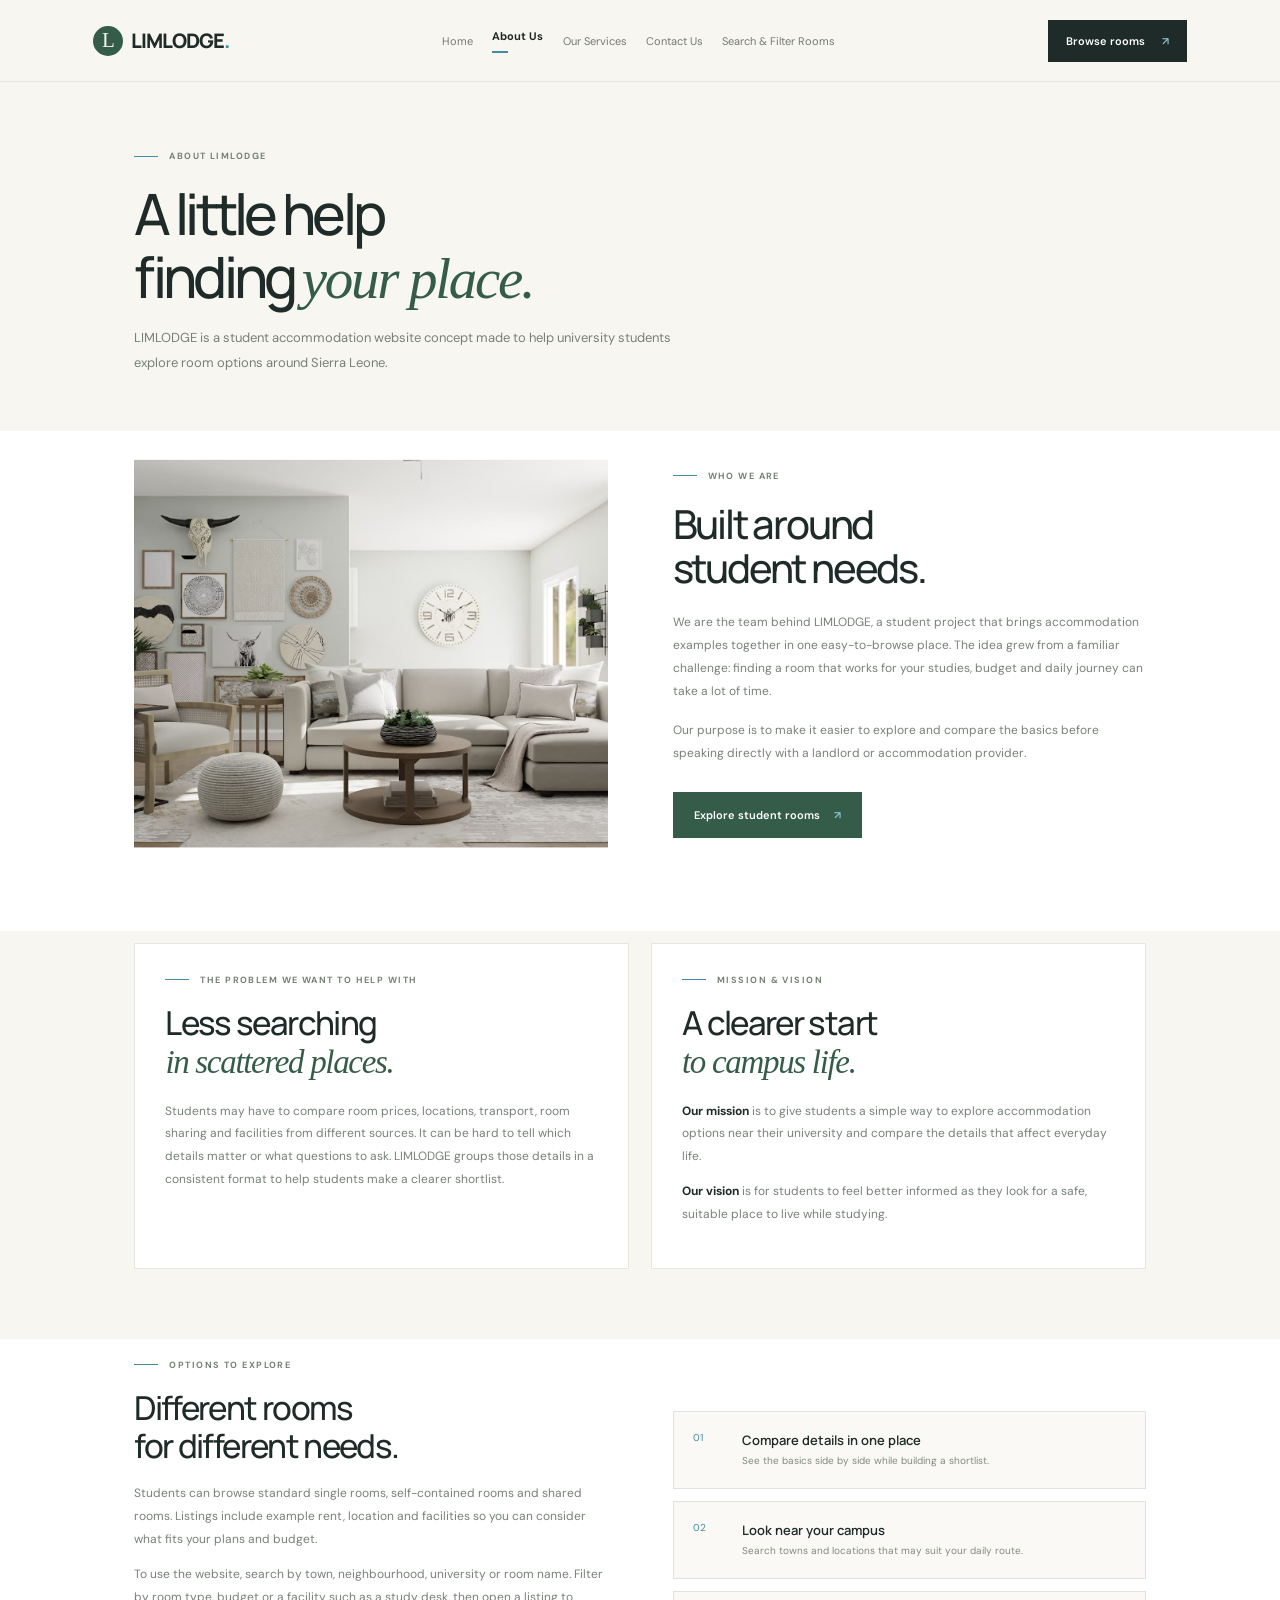
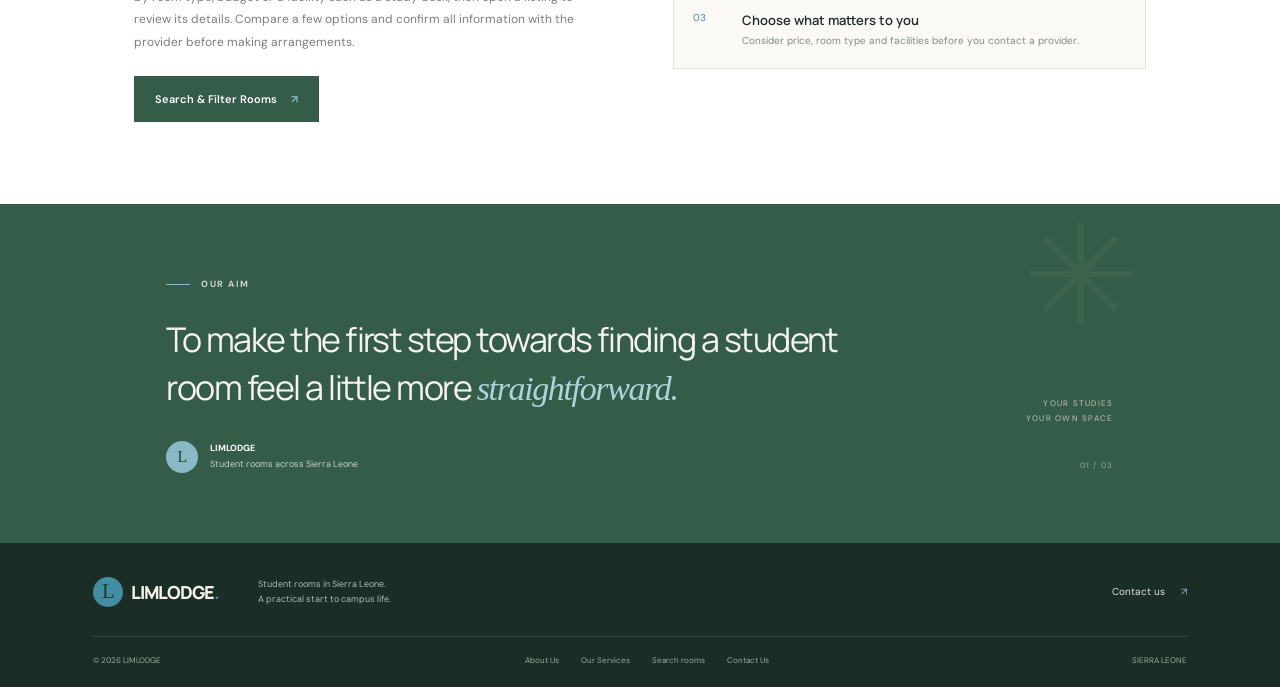
==== commit 3ede9e90: "Show a local photo on the About Us page" ====
--- a/about.html
+++ b/about.html
@@ -3,5 +3,5 @@
 <head><meta charset="utf-8"><meta name="viewport" content="width=device-width, initial-scale=1"><meta name="theme-color" content="#f7f6f1"><meta name="description" content="Learn about LIMLODGE and our aim to make student room searches easier in Sierra Leone."><title>About Us | LIMLODGE Student Rooms</title><link rel="preconnect" href="https://fonts.googleapis.com"><link rel="preconnect" href="https://fonts.gstatic.com" crossorigin><link href="https://fonts.googleapis.com/css2?family=DM+Sans:wght@400;500;600;700&family=Manrope:wght@400;500;600;700;800&display=swap" rel="stylesheet"><link rel="stylesheet" href="styles.css"></head>
 <body data-page="about">
 <header class="site-header"><a class="brand" href="index.html" aria-label="LIMLODGE home"><span class="brand-mark">L</span> LIMLODGE<span class="brand-dot">.</span></a><button class="menu-toggle" aria-label="Open menu" aria-expanded="false"><span></span><span></span></button><nav class="main-nav" aria-label="Main navigation"><a class="nav-link" href="index.html">Home</a><a class="nav-link" href="about.html">About Us</a><a class="nav-link" href="services.html">Our Services</a><a class="nav-link" href="contact.html">Contact Us</a><a class="nav-link" href="rooms.html">Search &amp; Filter Rooms</a><a class="nav-mobile-cta" href="rooms.html">Browse rooms <span>↗</span></a></nav><a class="header-cta" href="rooms.html">Browse rooms <span>↗</span></a></header>
-<main class="content-page"><section class="page-intro"><div class="eyebrow"><span class="eyebrow-line"></span> ABOUT LIMLODGE</div><h1>A little help<br>finding <em>your place.</em></h1><p>LIMLODGE is a student accommodation website concept made to help university students explore room options around Sierra Leone.</p></section><section class="about-feature"><img src="https://images.unsplash.com/photo-1616486338812-3dadae4b4ace?auto=format&amp;fit=crop&amp;w=1200&amp;q=85" alt="A bright example room with space to study"><div><div class="eyebrow"><span class="eyebrow-line"></span> WHO WE ARE</div><h2>Built around<br>student needs.</h2><p>We are the team behind LIMLODGE, a student project that brings accommodation examples together in one easy-to-browse place. The idea grew from a familiar challenge: finding a room that works for your studies, budget and daily journey can take a lot of time.</p><p>Our purpose is to make it easier to explore and compare the basics before speaking directly with a landlord or accommodation provider.</p><a class="button button-dark" href="rooms.html">Explore student rooms <span>↗</span></a></div></section><section class="about-details"><div class="about-detail-card"><div class="eyebrow"><span class="eyebrow-line"></span> THE PROBLEM WE WANT TO HELP WITH</div><h2>Less searching<br><em>in scattered places.</em></h2><p>Students may have to compare room prices, locations, transport, room sharing and facilities from different sources. It can be hard to tell which details matter or what questions to ask. LIMLODGE groups those details in a consistent format to help students make a clearer shortlist.</p></div><div class="about-detail-card about-mission"><div class="eyebrow"><span class="eyebrow-line"></span> MISSION &amp; VISION</div><h2>A clearer start<br><em>to campus life.</em></h2><p><b>Our mission</b> is to give students a simple way to explore accommodation options near their university and compare the details that affect everyday life.</p><p><b>Our vision</b> is for students to feel better informed as they look for a safe, suitable place to live while studying.</p></div></section><section class="about-types"><div><div class="eyebrow"><span class="eyebrow-line"></span> OPTIONS TO EXPLORE</div><h2>Different rooms<br>for different needs.</h2><p>Students can browse standard single rooms, self-contained rooms and shared rooms. Listings include example rent, location and facilities so you can consider what fits your plans and budget.</p><p>To use the website, search by town, neighbourhood, university or room name. Filter by room type, budget or a facility such as a study desk, then open a listing to review its details. Compare a few options and confirm all information with the provider before making arrangements.</p><a class="button button-dark" href="rooms.html">Search &amp; Filter Rooms <span>↗</span></a></div><div class="about-benefits"><article><span>01</span><b>Compare details in one place</b><p>See the basics side by side while building a shortlist.</p></article><article><span>02</span><b>Look near your campus</b><p>Search towns and locations that may suit your daily route.</p></article><article><span>03</span><b>Choose what matters to you</b><p>Consider price, room type and facilities before you contact a provider.</p></article></div></section><section class="quote-band about-quote"><div class="quote-pattern" aria-hidden="true">✳</div><div class="quote-content"><div class="eyebrow eyebrow-light"><span class="eyebrow-line"></span> OUR AIM</div><blockquote>To make the first step towards finding a student room feel a little more <em>straightforward.</em></blockquote><div class="quote-byline"><span class="quote-avatar">L</span><span><b>LIMLODGE</b><br>Student rooms across Sierra Leone</span></div></div><div class="quote-side"><span>YOUR STUDIES<br>YOUR OWN SPACE</span><span class="side-number">01 / 03</span></div></section></main>
+<main class="content-page"><section class="page-intro"><div class="eyebrow"><span class="eyebrow-line"></span> ABOUT LIMLODGE</div><h1>A little help<br>finding <em>your place.</em></h1><p>LIMLODGE is a student accommodation website concept made to help university students explore room options around Sierra Leone.</p></section><section class="about-feature"><img src="about-room-photo.png" alt="A bright, furnished living space with room to study"><div><div class="eyebrow"><span class="eyebrow-line"></span> WHO WE ARE</div><h2>Built around<br>student needs.</h2><p>We are the team behind LIMLODGE, a student project that brings accommodation examples together in one easy-to-browse place. The idea grew from a familiar challenge: finding a room that works for your studies, budget and daily journey can take a lot of time.</p><p>Our purpose is to make it easier to explore and compare the basics before speaking directly with a landlord or accommodation provider.</p><a class="button button-dark" href="rooms.html">Explore student rooms <span>↗</span></a></div></section><section class="about-details"><div class="about-detail-card"><div class="eyebrow"><span class="eyebrow-line"></span> THE PROBLEM WE WANT TO HELP WITH</div><h2>Less searching<br><em>in scattered places.</em></h2><p>Students may have to compare room prices, locations, transport, room sharing and facilities from different sources. It can be hard to tell which details matter or what questions to ask. LIMLODGE groups those details in a consistent format to help students make a clearer shortlist.</p></div><div class="about-detail-card about-mission"><div class="eyebrow"><span class="eyebrow-line"></span> MISSION &amp; VISION</div><h2>A clearer start<br><em>to campus life.</em></h2><p><b>Our mission</b> is to give students a simple way to explore accommodation options near their university and compare the details that affect everyday life.</p><p><b>Our vision</b> is for students to feel better informed as they look for a safe, suitable place to live while studying.</p></div></section><section class="about-types"><div><div class="eyebrow"><span class="eyebrow-line"></span> OPTIONS TO EXPLORE</div><h2>Different rooms<br>for different needs.</h2><p>Students can browse standard single rooms, self-contained rooms and shared rooms. Listings include example rent, location and facilities so you can consider what fits your plans and budget.</p><p>To use the website, search by town, neighbourhood, university or room name. Filter by room type, budget or a facility such as a study desk, then open a listing to review its details. Compare a few options and confirm all information with the provider before making arrangements.</p><a class="button button-dark" href="rooms.html">Search &amp; Filter Rooms <span>↗</span></a></div><div class="about-benefits"><article><span>01</span><b>Compare details in one place</b><p>See the basics side by side while building a shortlist.</p></article><article><span>02</span><b>Look near your campus</b><p>Search towns and locations that may suit your daily route.</p></article><article><span>03</span><b>Choose what matters to you</b><p>Consider price, room type and facilities before you contact a provider.</p></article></div></section><section class="quote-band about-quote"><div class="quote-pattern" aria-hidden="true">✳</div><div class="quote-content"><div class="eyebrow eyebrow-light"><span class="eyebrow-line"></span> OUR AIM</div><blockquote>To make the first step towards finding a student room feel a little more <em>straightforward.</em></blockquote><div class="quote-byline"><span class="quote-avatar">L</span><span><b>LIMLODGE</b><br>Student rooms across Sierra Leone</span></div></div><div class="quote-side"><span>YOUR STUDIES<br>YOUR OWN SPACE</span><span class="side-number">01 / 03</span></div></section></main>
 <footer><div class="footer-top"><a class="brand brand-footer" href="index.html"><span class="brand-mark">L</span> LIMLODGE<span class="brand-dot">.</span></a><p>Student rooms in Sierra Leone.<br>A practical start to campus life.</p><a class="footer-contact" href="contact.html">Contact us <span>↗</span></a></div><div class="footer-bottom"><span>© 2026 LIMLODGE</span><div><a href="about.html">About Us</a><a href="services.html">Our Services</a><a href="rooms.html">Search rooms</a><a href="contact.html">Contact Us</a></div><span>SIERRA LEONE</span></div></footer><div class="toast" id="toast" role="status" aria-live="polite"></div><script src="script.js"></script></body></html>
